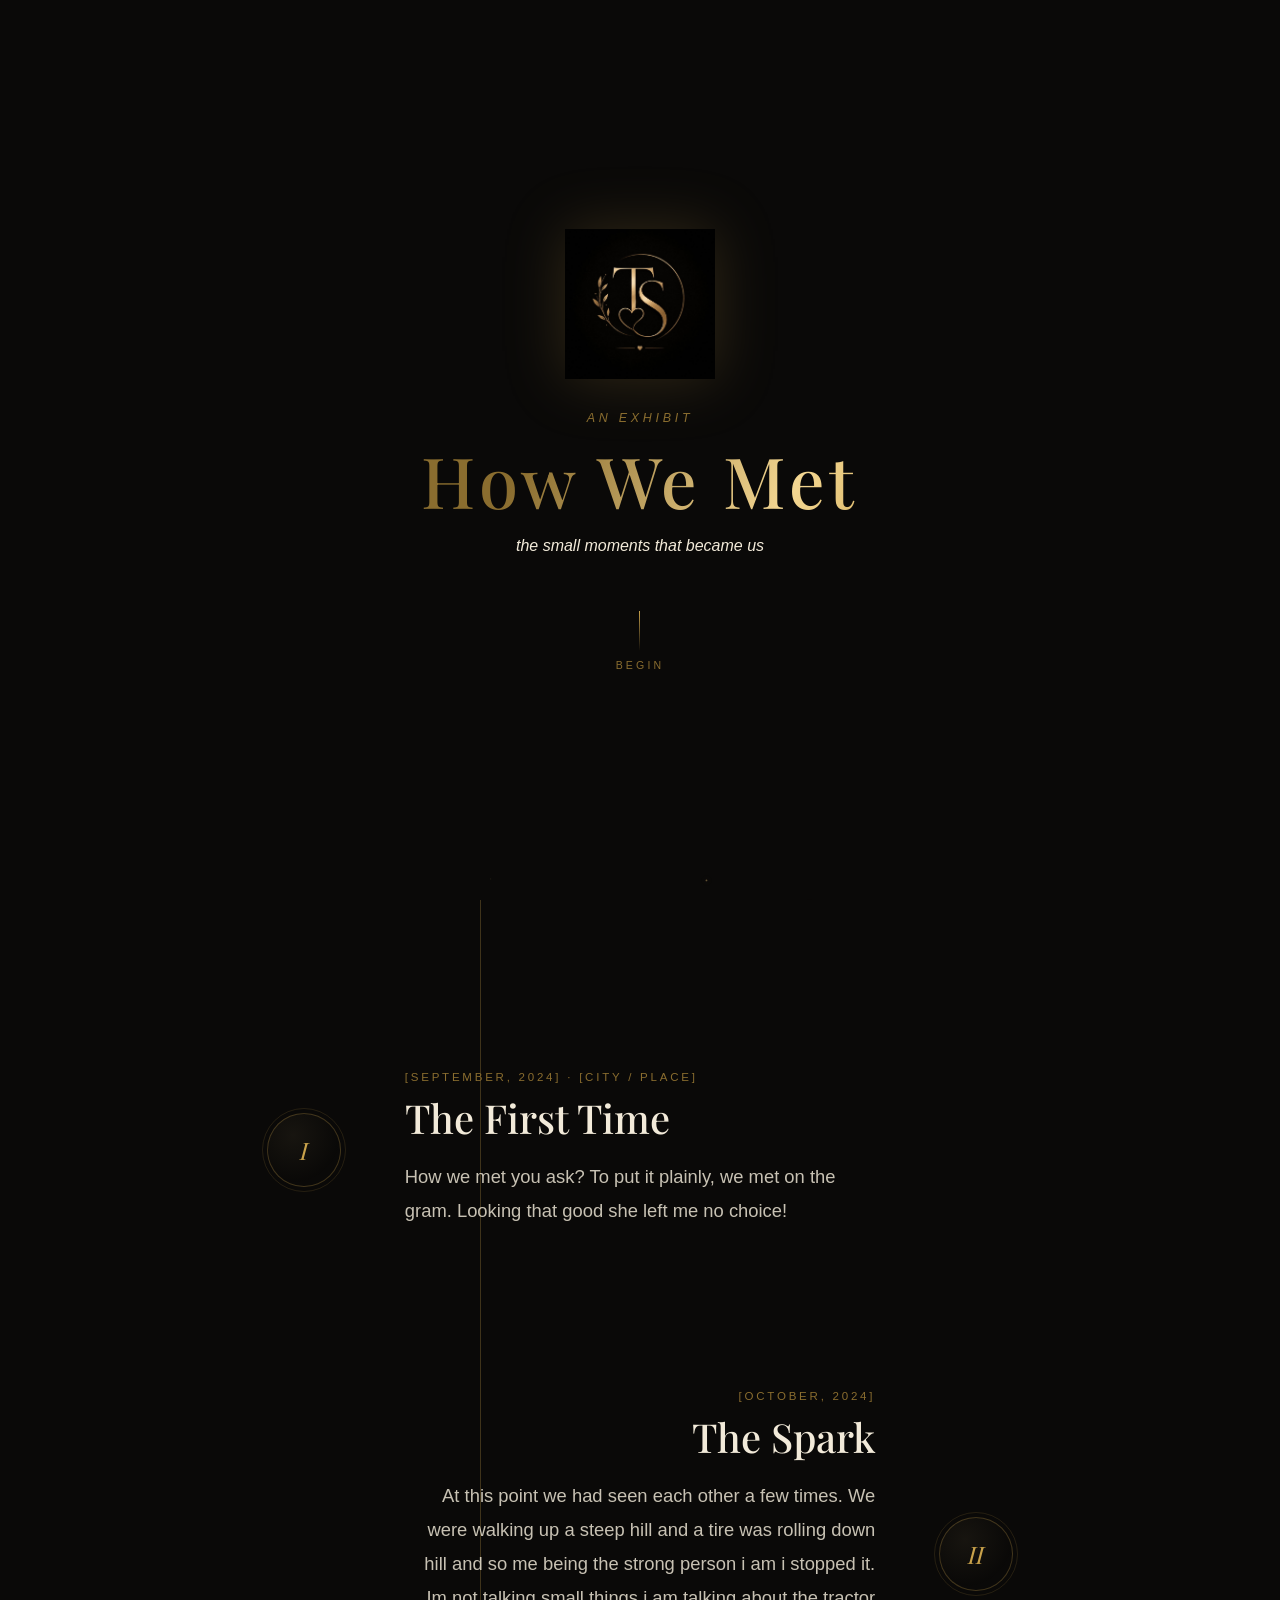
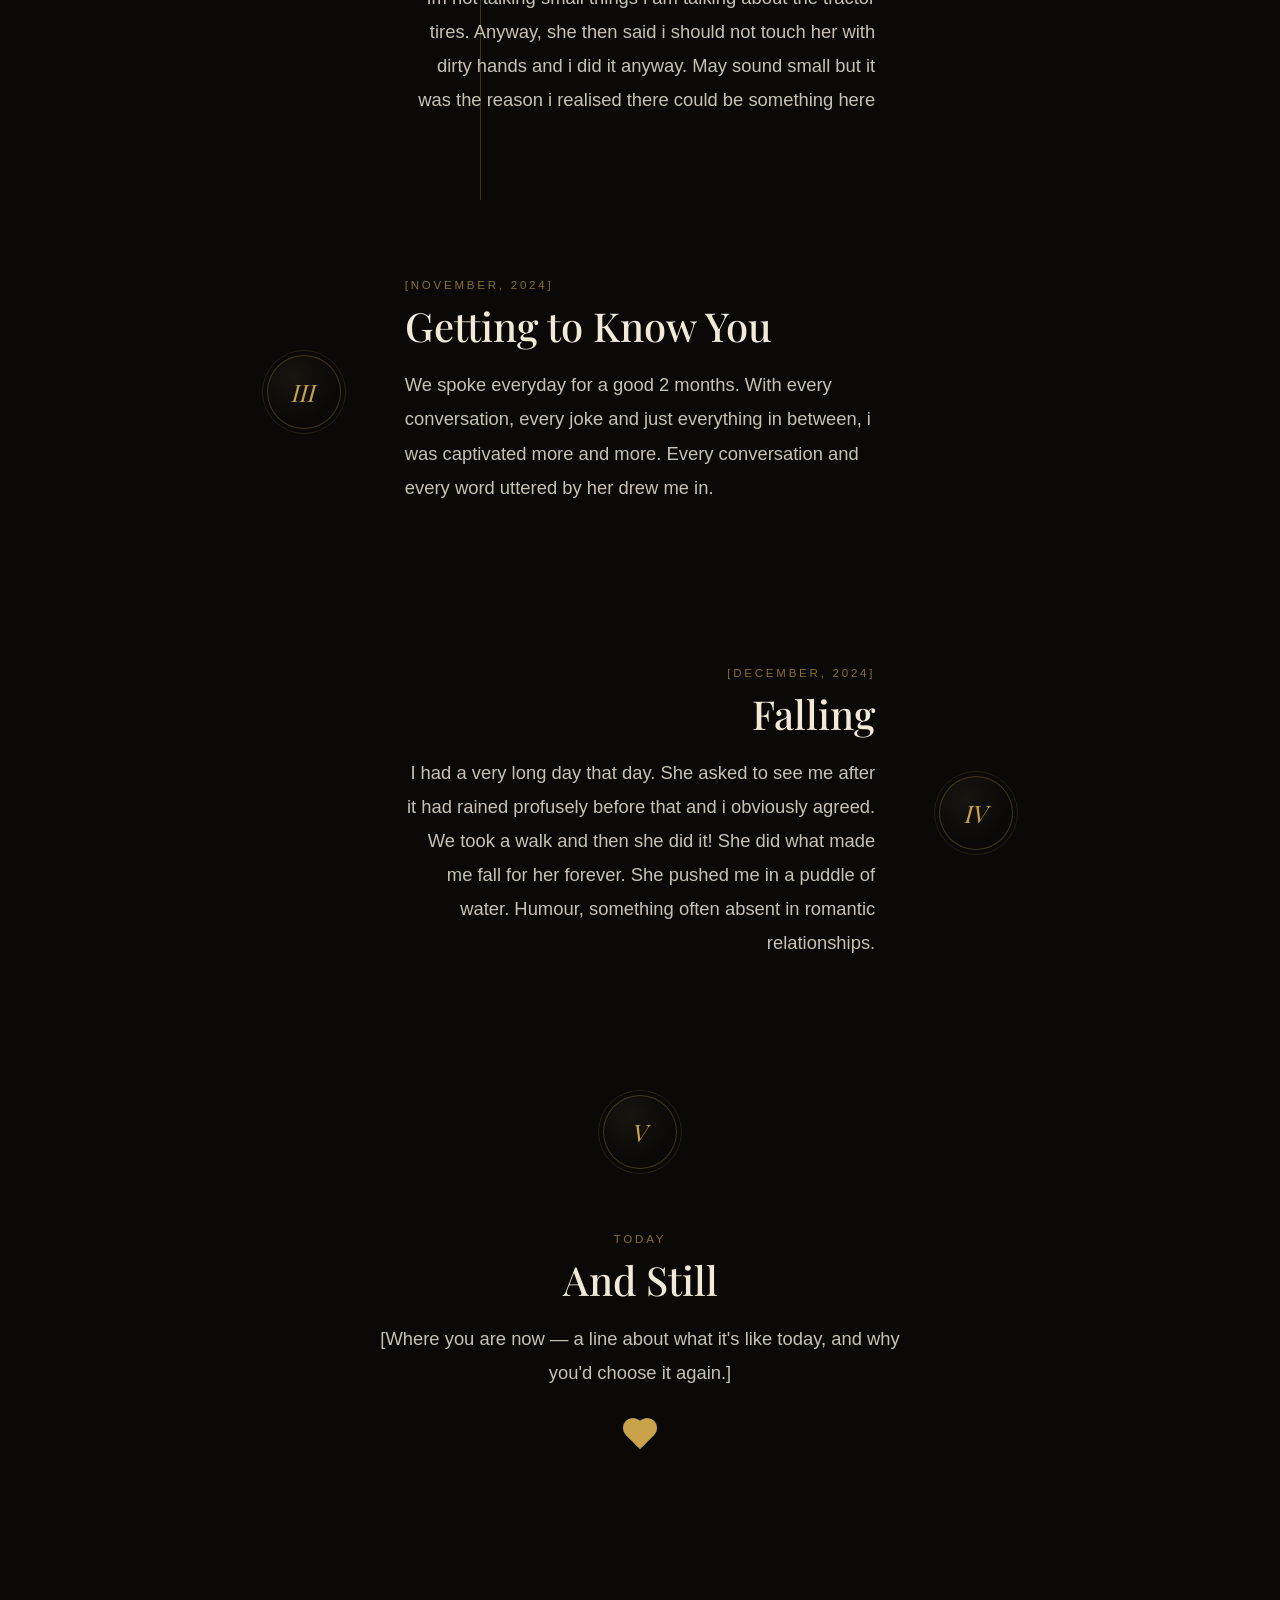
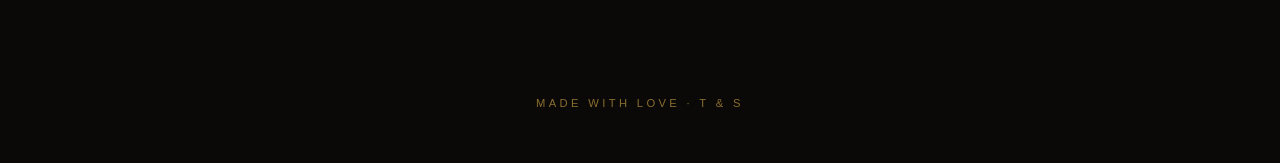
==== howwemet.html @ 7e6eb3a8 "first version" ====
<!DOCTYPE html>
<html lang="en">
<head>
<meta charset="UTF-8">
<meta name="viewport" content="width=device-width, initial-scale=1.0">
<title>How We Met &middot; T &amp; S</title>
<link rel="preconnect" href="https://fonts.googleapis.com">
<link href="https://fonts.googleapis.com/css2?family=Playfair+Display:ital,wght@0,400;0,500;0,600;1,400&family=Cormorant+Garamond:ital,wght@0,400;0,500;1,400;1,500&family=Great+Vibes&display=swap" rel="stylesheet">
<link rel="stylesheet" href="howwemet.css">
<link rel="stylesheet" href="style.css">
</head>
<body>

  <canvas id="embers"></canvas>

  <header class="ex-hero">
    <img class="ex-mark" src="logo.jpeg" >
    <p class="ex-kicker">An Exhibit</p>
    <h1 class="ex-title foil">How We Met</h1>
    <p class="ex-sub">the small moments that became us</p>
    <div class="ex-scroll"><div class="line"></div><span>Begin</span></div>
  </header>

  <div class="thread-wrap">
    <div class="thread"><div class="thread-fill" id="threadFill"></div></div>
  </div>

  <main class="story">

    <section class="chapter" data-n="I">
      <div class="chapter-marker"><span class="num">I</span></div>
      <div class="chapter-body">
        <p class="chapter-eyebrow">[September, 2024] &middot; [City / Place]</p>
        <h2 class="chapter-title">The First Time</h2>
        <p class="chapter-text">
          How we met you ask? To put it plainly, we met on the gram. Looking that good she left me no choice!
        </p>
      </div>
    </section>

    <section class="chapter reverse" data-n="II">
      <div class="chapter-marker"><span class="num">II</span></div>
      <div class="chapter-body">
        <p class="chapter-eyebrow">[October, 2024]</p>
        <h2 class="chapter-title">The Spark</h2>
        <p class="chapter-text">
          At this point we had seen each other a few times. We were walking up a steep hill and a tire was rolling down hill and so me being the strong person i am i stopped it. Im not talking small things i am talking about the tractor tires. Anyway, she then said i should not touch her with dirty hands and i did it anyway. May sound small but it was the reason i realised there could be something here
        </p>
      </div>
    </section>

    <section class="chapter" data-n="III">
      <div class="chapter-marker"><span class="num">III</span></div>
      <div class="chapter-body">
        <p class="chapter-eyebrow">[November, 2024]</p>
        <h2 class="chapter-title">Getting to Know You</h2>
        <p class="chapter-text">
            We spoke everyday for a good 2 months. With every conversation, every joke and just everything in between, i was captivated more and more. Every conversation and every word uttered by her drew me in. 
        </p>
      </div>
    </section>

    <section class="chapter reverse" data-n="IV">
      <div class="chapter-marker"><span class="num">IV</span></div>
      <div class="chapter-body">
        <p class="chapter-eyebrow">[December, 2024]</p>
        <h2 class="chapter-title">Falling</h2>
        <p class="chapter-text">
            I had a very long day that day. She asked to see me after it had rained profusely before that and i obviously agreed. We took a walk and then she did it! She did what made me fall for her forever. She pushed me in a puddle of water. Humour, something often absent in romantic relationships.
        </p>
      </div>
    </section>

    <section class="chapter finale" data-n="V">
      <div class="chapter-marker"><span class="num">V</span></div>
      <div class="chapter-body">
        <p class="chapter-eyebrow">Today</p>
        <h2 class="chapter-title">And Still</h2>
        <p class="chapter-text">
          [Where you are now — a line about what it's like today, and why you'd choose it again.]
        </p>
        <div class="finale-heart"><span></span></div>
      </div>
    </section>

  </main>

  <footer>Made with love &middot; T &amp; S</footer>

<script>
  // Embers
  const canvas = document.getElementById('embers');
  const ctx = canvas.getContext('2d');
  let w, h, embers = [];
  const EMBER_COUNT = 42;

  function resize(){
    w = canvas.width = window.innerWidth;
    h = canvas.height = window.innerHeight;
  }
  window.addEventListener('resize', resize);
  resize();

  function makeEmber(){
    return {
      x: Math.random() * w,
      y: h + Math.random() * h,
      r: 0.6 + Math.random() * 1.8,
      speed: 0.15 + Math.random() * 0.35,
      drift: (Math.random() - 0.5) * 0.3,
      alpha: 0.15 + Math.random() * 0.35,
      flicker: Math.random() * Math.PI * 2
    };
  }
  for(let i=0;i<EMBER_COUNT;i++) embers.push(makeEmber());

  const reduceMotion = window.matchMedia('(prefers-reduced-motion: reduce)').matches;

  function tick(){
    ctx.clearRect(0,0,w,h);
    if(!reduceMotion){
      embers.forEach(e => {
        e.y -= e.speed;
        e.x += e.drift;
        e.flicker += 0.02;
        if(e.y < -10){ Object.assign(e, makeEmber(), { y: h + 10 }); }
        const a = e.alpha * (0.6 + 0.4 * Math.sin(e.flicker));
        ctx.beginPath();
        ctx.arc(e.x, e.y, e.r, 0, Math.PI*2);
        ctx.fillStyle = `rgba(212,175,110,${a})`;
        ctx.shadowColor = 'rgba(244,215,146,0.6)';
        ctx.shadowBlur = 6;
        ctx.fill();
      });
    }
    requestAnimationFrame(tick);
  }
  tick();

  // Scroll-linked thread
  const threadFill = document.getElementById('threadFill');
  const storyEl = document.querySelector('.story');
  function updateThread(){
    const rect = storyEl.getBoundingClientRect();
    const total = storyEl.offsetHeight - window.innerHeight * 0.5;
    const scrolled = Math.min(Math.max(-rect.top, 0), total);
    const pct = total > 0 ? (scrolled / total) * 100 : 0;
    threadFill.style.height = pct + '%';
  }
  document.addEventListener('scroll', updateThread, { passive: true });
  updateThread();

  // Chapter reveals
  const io = new IntersectionObserver((entries) => {
    entries.forEach(e => {
      if(e.isIntersecting){
        e.target.classList.add('in-view');
        io.unobserve(e.target);
      }
    });
  }, { threshold: 0.3 });
  document.querySelectorAll('.chapter').forEach(el => io.observe(el));
</script>

</body>
</html>
---- howwemet.css ----
:root{
  --black: #0a0908;
  --gold-1: #f4d792;
  --gold-2: #c9a24b;
  --gold-3: #8a6d2f;
  --cream: #f2ead9;
  --hair: rgba(201,162,75,0.28);
}

*{ box-sizing: border-box; }

html{ scroll-behavior: smooth; }

body{
  margin:0;
  background: var(--black);
  color: var(--cream);
  font-family: 'Cormorant Garamond', serif;
  overflow-x: hidden;
  position: relative;
}

@media (prefers-reduced-motion: reduce){
  *{ animation-duration: 0.001ms !important; transition-duration: 0.001ms !important; scroll-behavior: auto !important; }
}

#embers{
  position: fixed;
  inset: 0;
  z-index: 0;
  pointer-events: none;
}

header, main, footer{ position: relative; z-index: 1; }

/* ---------- Hero ---------- */
.ex-hero{
  min-height: 100svh;
  display:flex; flex-direction:column; align-items:center; justify-content:center;
  text-align:center;
  padding: 6vh 6vw;
}
.ex-mark{
  width: min(30vw, 150px);
  filter: drop-shadow(0 0 30px rgba(201,162,75,0.2));
  animation: breathe 5s ease-in-out infinite;
}
@keyframes breathe{
  0%,100%{ transform: scale(1); opacity: 0.92; }
  50%{ transform: scale(1.03); opacity: 1; }
}
.ex-kicker{
  margin-top: 2rem;
  font-style: italic;
  letter-spacing: 0.3em;
  text-transform: uppercase;
  font-size: 0.78rem;
  color: var(--gold-3);
  opacity: 0;
  animation: soft-in 1.2s ease 0.3s forwards;
}
.ex-title{
  font-family: 'Playfair Display', serif;
  font-weight: 500;
  font-size: clamp(2.4rem, 7vw, 4.4rem);
  letter-spacing: 0.4em;
  margin: 0.5rem 0 0.6rem;
  opacity: 0;
  animation: title-in 1.8s cubic-bezier(.16,.8,.28,1) 0.5s forwards;
}
@keyframes title-in{
  from{ opacity: 0; letter-spacing: 0.9em; }
  to{ opacity: 1; letter-spacing: 0.06em; }
}
.foil{
  background: linear-gradient(115deg, var(--gold-3) 10%, var(--gold-1) 35%, var(--gold-2) 50%, var(--gold-1) 65%, var(--gold-3) 90%);
  background-size: 250% 100%;
  -webkit-background-clip: text;
  background-clip: text;
  color: transparent;
  animation: title-in 1.8s cubic-bezier(.16,.8,.28,1) 0.5s forwards, shimmer 9s ease-in-out 2.3s infinite;
}
@keyframes shimmer{ 0%,100%{ background-position:0% 50%; } 50%{ background-position:100% 50%; } }

.ex-sub{
  font-style: italic;
  font-size: 1rem;
  color: var(--cream);
  opacity: 0;
  animation: soft-in 1.2s ease 1.4s forwards;
}
@keyframes soft-in{ from{ opacity:0; transform: translateY(10px); } to{ opacity:1; transform: translateY(0); } }

.ex-scroll{
  margin-top: 3.5rem;
  display:flex; flex-direction:column; align-items:center; gap:0.5rem;
  opacity: 0;
  animation: soft-in 1s ease 1.9s forwards;
}
.ex-scroll span{
  font-size: 0.66rem; letter-spacing: 0.3em; text-transform: uppercase; color: var(--gold-3);
}
.ex-scroll .line{
  width:1px; height: 40px;
  background: linear-gradient(var(--gold-2), transparent);
  animation: drip 2.4s ease-in-out infinite;
}
@keyframes drip{
  0%{ transform: scaleY(0); transform-origin: top; opacity:1; }
  50%{ transform: scaleY(1); transform-origin: top; }
  51%{ transform-origin: bottom; }
  100%{ transform: scaleY(0); transform-origin: bottom; opacity:0.6; }
}

/* ---------- Thread ---------- */
.thread-wrap{
  position: absolute;
  left: 50%;
  top: 100svh;
  bottom: 0;
  width: 1px;
  z-index: 1;
  display: none;
}
@media (min-width: 720px){ .thread-wrap{ display:block; } }
.thread{
  position: sticky;
  top: 0;
  height: 100svh;
  width: 1px;
  background: var(--hair);
  margin-left: -160px;
}
.thread-fill{
  width: 100%;
  height: 0%;
  background: linear-gradient(var(--gold-1), var(--gold-2));
  box-shadow: 0 0 10px rgba(244,215,146,0.5);
  transition: height 0.1s linear;
}

/* ---------- Story / chapters ---------- */
.story{
  max-width: 900px;
  margin: 0 auto;
  padding: 10vh 6vw 14vh;
}

.chapter{
  position: relative;
  display: flex;
  align-items: center;
  gap: clamp(1.5rem, 5vw, 4rem);
  padding: 9vh 0;
  opacity: 0;
  transform: translateY(50px);
  filter: blur(4px);
  transition: opacity 1.2s cubic-bezier(.16,.8,.28,1), transform 1.2s cubic-bezier(.16,.8,.28,1), filter 1.2s ease;
}
.chapter.in-view{ opacity: 1; transform: translateY(0); filter: blur(0); }

.chapter.reverse{ flex-direction: row-reverse; text-align: right; }
@media (max-width: 719px){
  .chapter, .chapter.reverse{ flex-direction: column; text-align: left; }
}

.chapter-marker{
  flex-shrink: 0;
  width: 74px; height: 74px;
  border-radius: 50%;
  border: 1px solid var(--hair);
  display:flex; align-items:center; justify-content:center;
  background: radial-gradient(circle at 35% 30%, rgba(244,215,146,0.06), transparent 70%);
  position: relative;
}
.chapter-marker::before{
  content:'';
  position:absolute; inset:-6px;
  border-radius: 50%;
  border: 1px solid rgba(201,162,75,0.15);
  opacity: 0;
  transition: opacity 0.8s ease, transform 1.2s ease;
  transform: scale(0.8);
}
.chapter.in-view .chapter-marker::before{ opacity: 1; transform: scale(1); }
.chapter-marker .num{
  font-family: 'Playfair Display', serif;
  font-style: italic;
  font-size: 1.5rem;
  color: var(--gold-2);
}

.chapter-body{ flex: 1; }
.chapter-eyebrow{
  font-size: 0.72rem;
  letter-spacing: 0.24em;
  text-transform: uppercase;
  color: var(--gold-3);
  margin: 0 0 0.5rem;
}
.chapter-title{
  font-family: 'Playfair Display', serif;
  font-weight: 500;
  font-size: clamp(1.7rem, 4vw, 2.5rem);
  margin: 0 0 1rem;
  color: var(--cream);
}
.chapter-text{
  font-size: 1.15rem;
  line-height: 1.85;
  color: rgba(242,234,217,0.82);
  max-width: 46ch;
}
.chapter.reverse .chapter-text{ margin-left: auto; }

/* ---------- Finale ---------- */
.chapter.finale{ flex-direction: column; text-align: center; padding-top: 6vh; }
.chapter.finale .chapter-body{ display:flex; flex-direction:column; align-items:center; }
.chapter.finale .chapter-text{ max-width: 52ch; }

.finale-heart{
  margin-top: 2.2rem;
  width: 20px; height: 20px;
  position: relative;
}
.finale-heart span{
  position:absolute; inset:0;
  transform: rotate(45deg);
  background: var(--gold-2);
}
.finale-heart span::before, .finale-heart span::after{
  content:''; position:absolute; width:20px; height:20px; border-radius:50%; background: var(--gold-2);
}
.finale-heart span::before{ top:-10px; left:0; }
.finale-heart span::after{ left:-10px; top:0; }
.chapter.finale.in-view .finale-heart{
  animation: pulse 2.4s ease-in-out infinite;
}
@keyframes pulse{
  0%,100%{ transform: scale(1); opacity: 0.85; }
  50%{ transform: scale(1.18); opacity: 1; }
}

footer{
  position: relative;
  z-index: 1;
  text-align:center;
  padding: 5vh 6vw 6vh;
  font-size: 0.7rem;
  letter-spacing: 0.3em;
  text-transform: uppercase;
  color: var(--gold-3);
}
---- style.css ----
*{
    margin: 0;
    padding: 0;
    font-family: sans-serif;
}

.banner{
    width: 100%;
    height: 100vh;
    background-image: linear-gradient(rgba(0,0,0,0.75)),url(background.jpeg);
    background-size: cover;
    background-position: center;
}

.nav-bar{
box-shadow: 0 2px 4px rgba(0,0,0,0.08);
position: sticky;
top: 0;
z-index: 100;
}

.nav-container{
    max-width: 1200px;
    margin:0 auto;
    margin-left: 0;
    padding: 0.75rem 1.5rem;
    display: flex;
    align-items: center;
    justify-content: space-between;
}

.nav-logo img{
    height: 100px;
    display: block;
}

.nav-links{
    list-style: none;
    display: flex;
    gap:2rem;
    margin: 0;
    padding: 0;
}

.nav-links li{
    display: inline-block;
}

.nav-links a{
    position: relative;
  text-decoration: none;
  color: white;
  font-weight: 500;
  padding: 0.25rem 0;
}

.nav-links a::after{
    content: '';
    position: absolute;
    bottom: 0;
    left:0;
    width:0;
    height: 2px;
    background: #c9a24b;
    transition: width 1s ease;
}

.nav-links a:hover{
    color: #c9a24b;
}

.nav-links a:hover::after{
    width: 100%;
}

.logo{
    width:120px;
    cursor: pointer;
}

.nav-links ul li{
    list-style: none;
    display: inline-block;
    margin:0 20px;
}


.audio-player{
 position: fixed;
 bottom: 30px;
 left: 50%;
 transform: translateX(-50%);
 background:#0a0a0a;
 border:1px solid #c9a24b;
 border-radius: 30px;
 padding: 10px 25px;
 display: flex;
 align-items: center;
 gap: 15px;
 box-shadow: 0 0 20px rgba(201, 162, 75, 0.15);
 z-index: 1000;
}

.play-btn{
    background: linear-gradient(135deg, #e6c878, #a8792f);
    border: none;
    color: #0a0a0a;
    width: 34px;
    height: 34px;
    border-radius: 50%;
    cursor: pointer;
    font-size: 12px;
    display: flex;
    align-items: center;
    justify-content: center;
}

.track-info{
    font-family:Georgia, 'Times New Roman', Times, serif;
    color: #c9a24b;
    font-size: 14px;
    letter-spacing: 1px;
}

.content{
display: flex;
flex-direction: column;
align-items: center;
justify-content: center;
min-height: 100vh;
text-align: center;
color: #fff;
}

.content h1 {
  font-family: 'Playfair Display', Georgia, serif;
  font-size: 3.5rem;
  font-weight: 400;
  letter-spacing: 3px;
  background: linear-gradient(135deg, #e6c878, #a8792f);
  -webkit-background-clip: text;
  -webkit-text-fill-color: transparent;
  background-clip: text;
  margin-bottom: 20px;
}

.content p {
  font-family: 'Cormorant Garamond', Georgia, serif;
  font-size: 1.2rem;
  letter-spacing: 2px;
  color: #c9a24b;
  font-style: italic;
  opacity: 0.85;
  padding-bottom: 0px;
}

.gold-btn {
  font-family: 'Cormorant Garamond', Georgia, serif;
  font-size: 1.1rem;
  letter-spacing: 3px;
  text-transform: uppercase;
  color: #e6c878;
  background: transparent;
  border: 1px solid #a8792f;
  padding: 14px 40px;
  border-radius: 30px;
  cursor: pointer;
  position: relative;
  overflow: hidden;
  transition: color 0.4s ease, box-shadow 0.4s ease, border-color 0.4s ease;
}

.gold-btn::before {
  content: "";
  position: absolute;
  top: 0;
  left: -100%;
  width: 100%;
  height: 100%;
  background: linear-gradient(135deg, #e6c878, #a8792f);
  transition: left 0.4s ease;
  z-index: -1;
}

.gold-btn:hover {
  color: #0a0a0a;
  border-color: #e6c878;
  box-shadow: 0 0 20px rgba(201, 162, 75, 0.4);
}

.gold-btn:hover::before {
  left: 0;
}

.gold-btn:active {
  transform: scale(0.97);
}


/* Add this AFTER your existing stylesheet link on every page:
   <link rel="stylesheet" href="responsive.css">
   Works alongside gallery, letters, exhibit, and playlist pages. */

/* ---------- Base: mobile-first safety net ---------- */
img, iframe{ max-width: 100%; height: auto; }
iframe.pl-embed{ height: 450px; } /* keep Apple Music player's own ratio */

/* ---------- Phones (≤ 480px) ---------- */
@media (max-width: 480px){
  body{ font-size: 15px; }

  .hero-names, .ex-title, .lib-title, .pl-title{ font-size: clamp(1.7rem, 8vw, 2.4rem); letter-spacing: 0.02em; }
  .hero-mark, .ex-mark, .lib-mark, .pl-mark{ width: 42vw; }

  .gallery{ gap: 12px; }
  .frame-inner{ aspect-ratio: 4 / 4.6; }

  .shelf{ grid-template-columns: 1fr 1fr; gap: 14px; }
  .letter-paper{ padding: 2.2rem 1.4rem 2rem; max-height: 88vh; }
  .letter-body{ font-size: 1.02rem; line-height: 1.85; }

  .chapter{ padding: 6vh 0; gap: 1.2rem; }
  .chapter-marker{ width: 56px; height: 56px; }
  .chapter-text{ font-size: 1.02rem; }

  .pl-frame{ padding: 14px; }
  .notes{ gap: 1.2rem; }
}

/* ---------- Tablets (481px – 900px) ---------- */
@media (min-width: 481px) and (max-width: 900px){
  .gallery{ grid-template-columns: repeat(4, 1fr); }
  .frame, .frame:nth-child(6n+1), .frame:nth-child(6n+2), .frame:nth-child(6n+3),
  .frame:nth-child(6n+4), .frame:nth-child(6n+5), .frame:nth-child(6n+6){
    grid-column: span 2;
  }

  .shelf{ grid-template-columns: repeat(2, 1fr); }

  .chapter, .chapter.reverse{ flex-direction: column; text-align: left; gap: 1.4rem; }
  .chapter.reverse .chapter-text{ margin-left: 0; }
  .thread-wrap{ display: none; }

  .letter-paper{ max-width: 480px; }
  .pl-main{ padding-left: 5vw; padding-right: 5vw; }
}

/* ---------- Laptops / desktop (≥ 1400px): a bit more breathing room ---------- */
@media (min-width: 1400px){
  .gallery, .story, .shelf, .pl-main{ max-width: 1300px; }
  .chapter-text{ font-size: 1.25rem; }
}

/* ---------- Landscape phones: shrink oversized hero heights ---------- */
@media (max-height: 480px) and (orientation: landscape){
  .hero, .ex-hero, .lib-hero, .pl-hero{ min-height: auto; padding-top: 6vh; padding-bottom: 6vh; }
  .hero-scroll, .ex-scroll{ display: none; }
}

/* ---------- Touch devices: hover effects need a tap-friendly fallback ---------- */
@media (hover: none){
  .frame-caption, .frame-gold-border, .corner{ opacity: 1 !important; transform: none !important; }
  .frame img{ transform: scale(1) !important; }
  .envelope::before{ transform: rotateX(-15deg) translateY(-1px); }
}
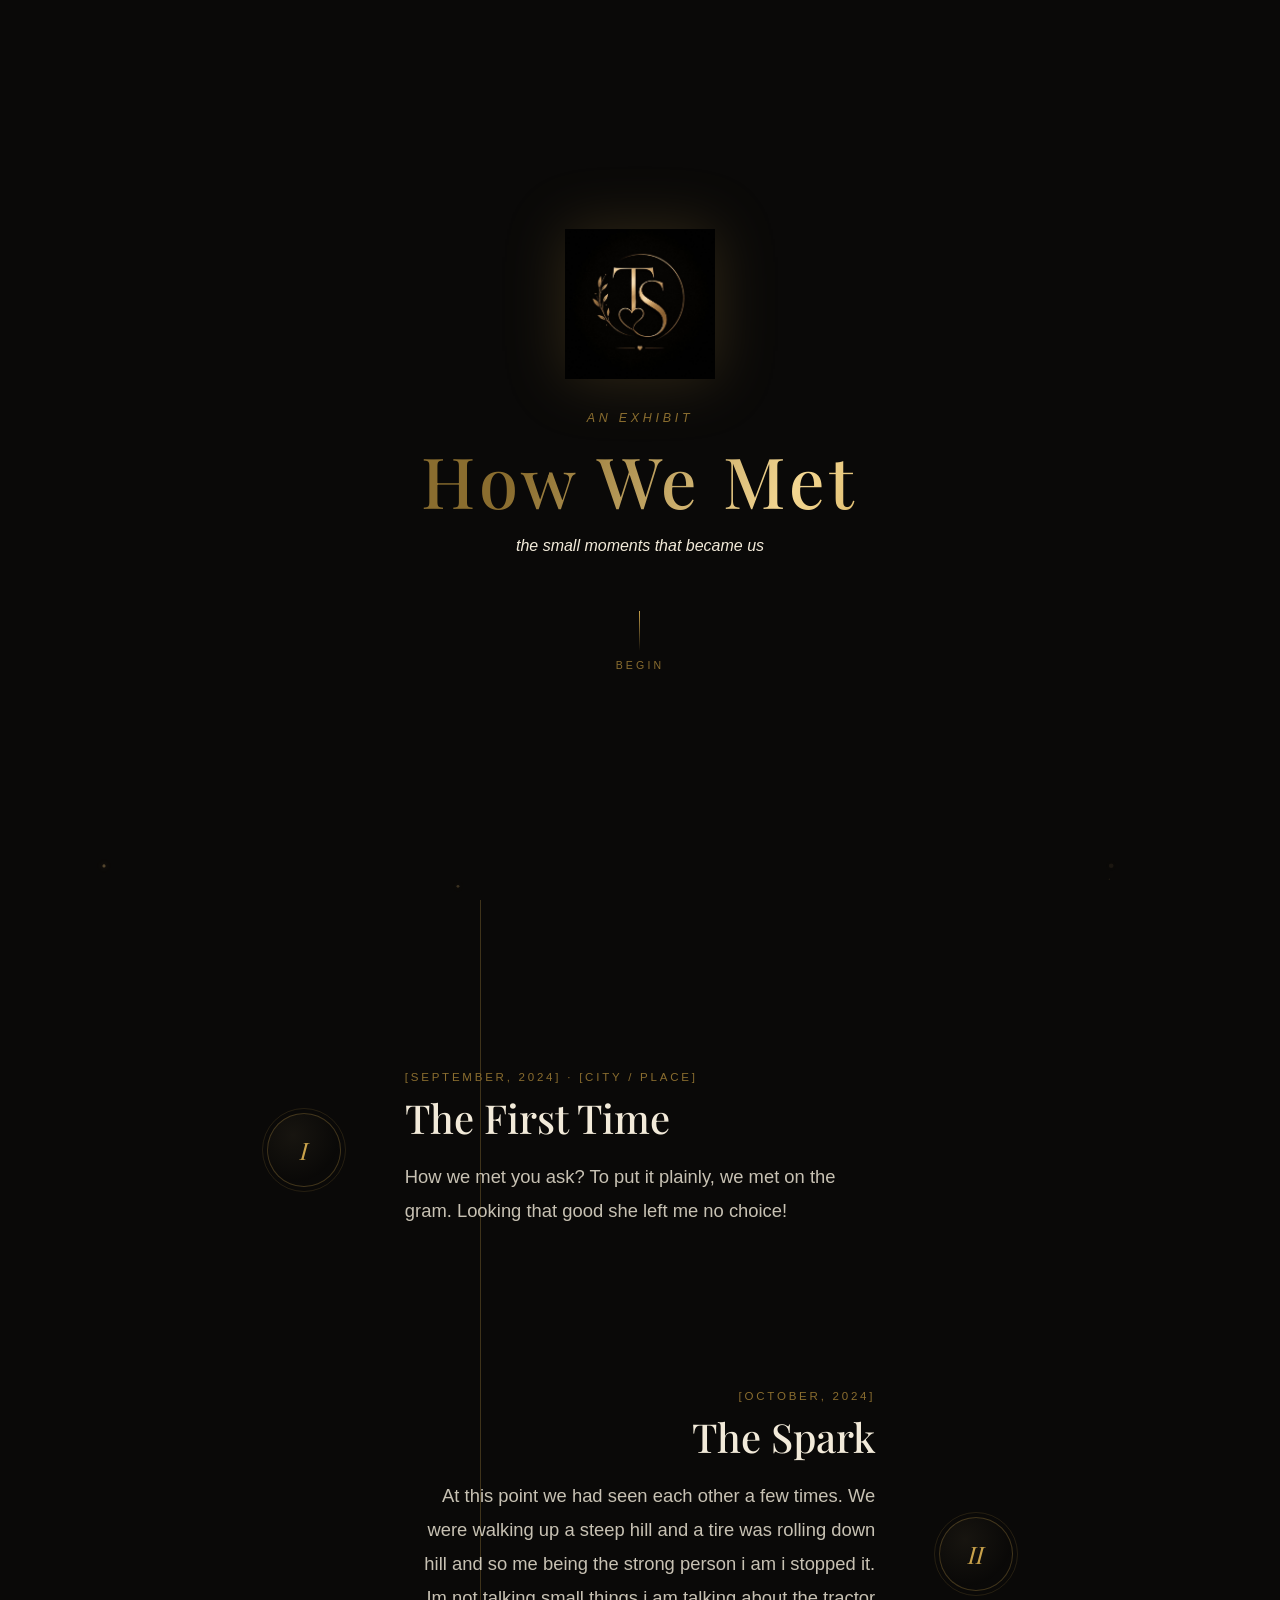
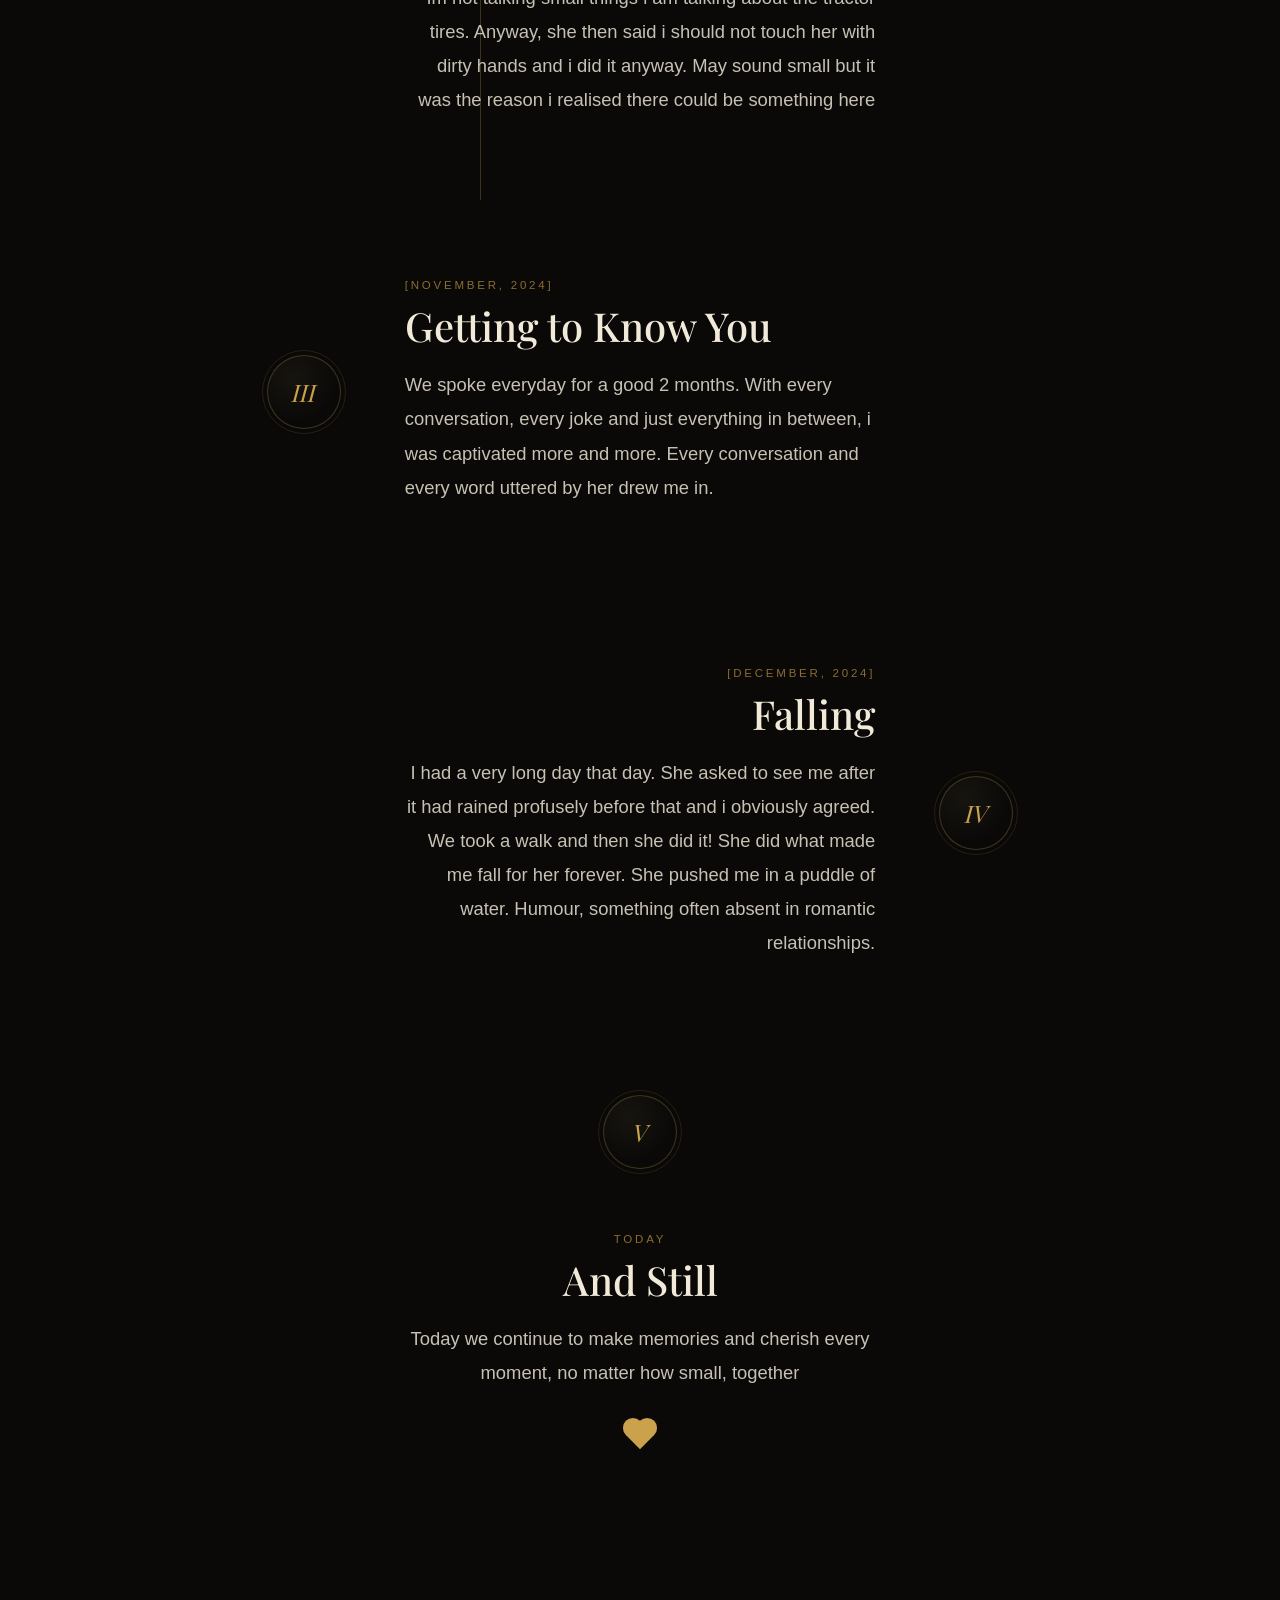
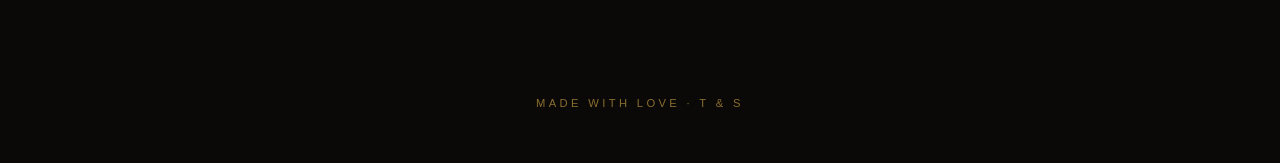
==== commit a8045d82: "update text in howwemet.html" ====
--- a/howwemet.html
+++ b/howwemet.html
@@ -77,7 +77,7 @@
         <p class="chapter-eyebrow">Today</p>
         <h2 class="chapter-title">And Still</h2>
         <p class="chapter-text">
-          [Where you are now — a line about what it's like today, and why you'd choose it again.]
+          Today we continue to make memories and cherish every moment, no matter how small, together
         </p>
         <div class="finale-heart"><span></span></div>
       </div>
